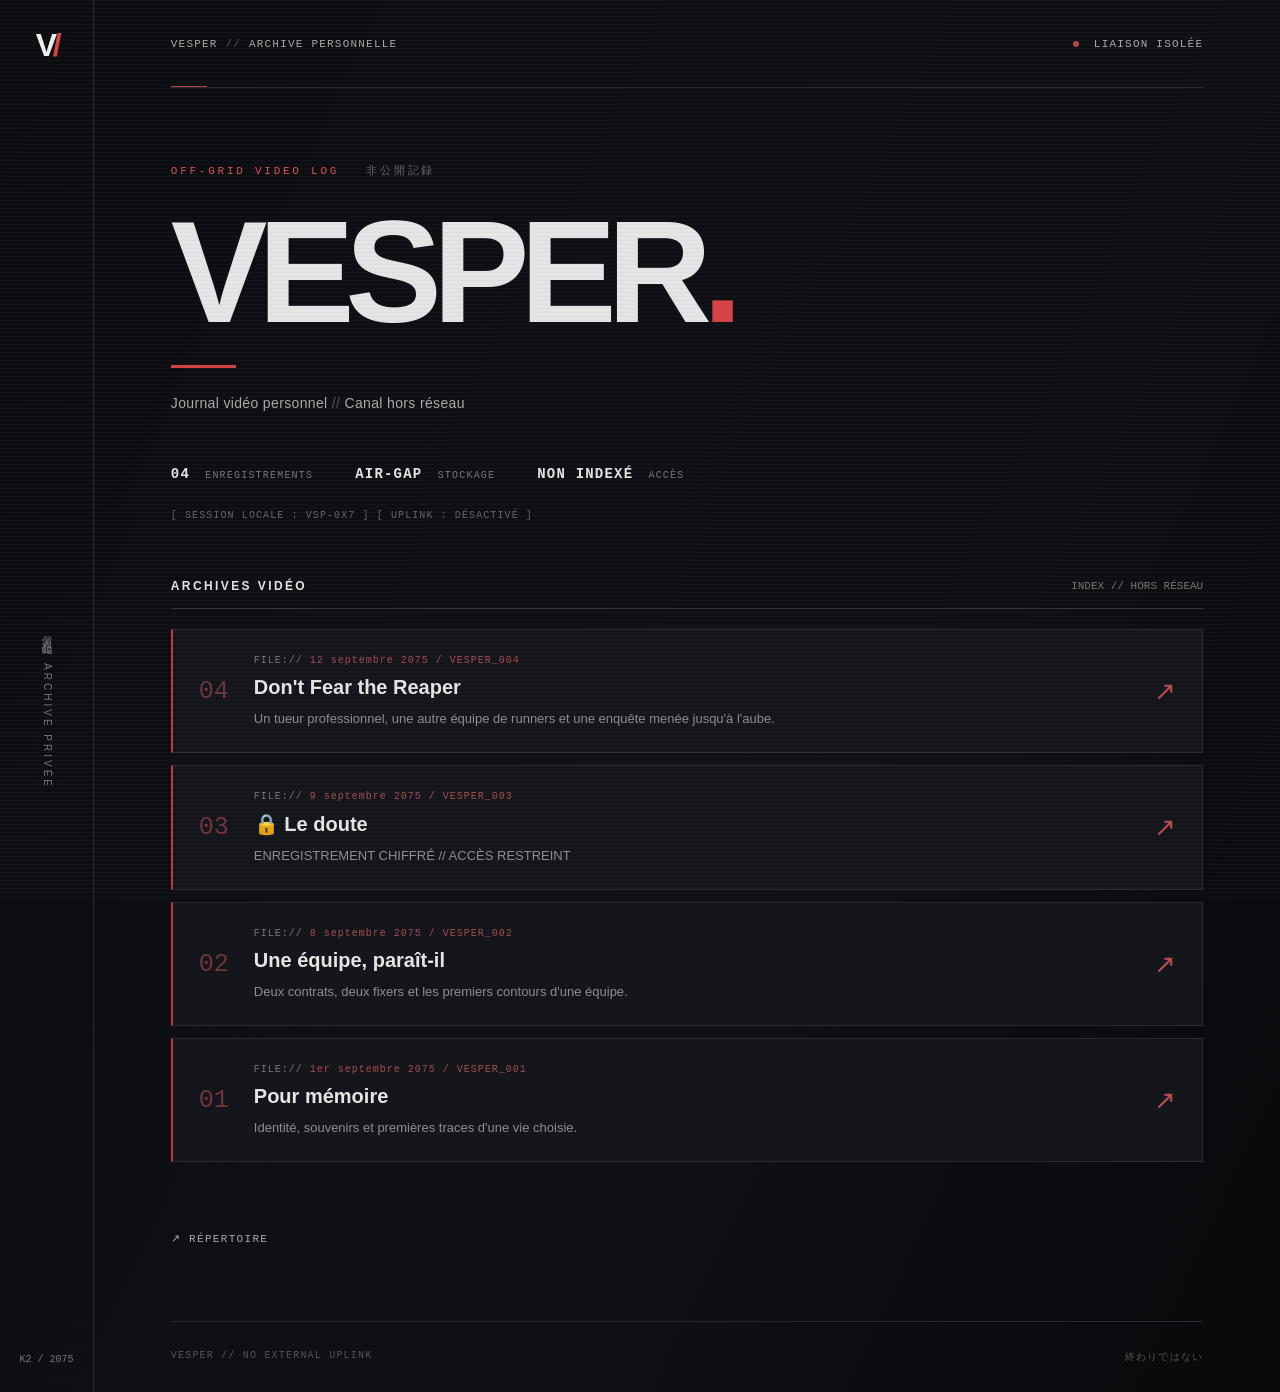
==== Vesper/index.html @ 9c7b8858 "Regrouper une copie complète du site Vesper dans Vesper/ sans modifier le site public" ====
<!doctype html><html lang="fr"><head><meta charset="utf-8"><meta name="viewport" content="width=device-width,initial-scale=1"><title>Vlog - Vesper</title><link rel="stylesheet" href="style.css"></head><body><div class="shell"><aside class="side"><div class="mark">V<span>/</span></div><div class="vertical">個人記録 // ARCHIVE PRIVÉE</div><div class="side-foot">K2 / 2075</div></aside><main><nav class="top"><span>VESPER <i>//</i> ARCHIVE PERSONNELLE</span><span class="status"><b></b> LIAISON ISOLÉE</span></nav><header class="hero"><div class="eyebrow">OFF-GRID VIDEO LOG <span>非公開記録</span></div><h1>VESPER<span class="period">.</span></h1><div class="rule"></div><p>Journal vidéo personnel <span class="muted">//</span> Canal hors réseau</p><div class="metrics"><span><b id="count">00</b> ENREGISTREMENTS</span><span><b>AIR-GAP</b> STOCKAGE</span><span><b>NON INDEXÉ</b> ACCÈS</span></div></header><section><div class="section-title"><h2>ARCHIVES VIDÉO</h2><span>INDEX // HORS RÉSEAU</span></div><div id="list"></div></section><div style="margin:32px 0 16px"><a class="back" href="repertoire.html">↗ RÉPERTOIRE</a></div><footer>VESPER // NO EXTERNAL UPLINK <span>終わりではない</span></footer></main></div><script src="journal.js"></script><script>document.getElementById('count').textContent=String(entries.length).padStart(2,'0');const list=document.getElementById('list');entries.forEach((e,i)=>{const a=document.createElement('a');a.className='entry';a.href='archive.html?id='+encodeURIComponent(e.id);const no=document.createElement('span');no.className='entry-no';no.textContent=String(entries.length-i).padStart(2,'0');const content=document.createElement('div');content.className='entry-content';const meta=document.createElement('small');meta.textContent=e.date+' / '+e.id;const title=document.createElement('strong');title.textContent=e.private?'🔒 '+e.title:e.title;const desc=document.createElement('span');desc.textContent=e.summary;content.append(meta,title,desc);const arrow=document.createElement('span');arrow.className='entry-arrow';arrow.textContent='↗';a.append(no,content,arrow);list.append(a)});</script></body></html>
---- Vesper/style.css ----
:root{color-scheme:dark;font-family:Inter,Arial,Helvetica,sans-serif;color:#e5e5e5;background:#080a0d}*{box-sizing:border-box}body{margin:0;min-height:100vh;background:linear-gradient(115deg,#0b0d11,#101116 60%,#08090b)}body:before{content:"";position:fixed;inset:0;pointer-events:none;opacity:.1;background:repeating-linear-gradient(0deg,transparent 0,transparent 3px,#777 4px);z-index:5}.shell{display:flex;max-width:1320px;margin:auto;min-height:100vh}.side{width:94px;flex-shrink:0;border-right:1px solid #292b32;display:flex;align-items:center;flex-direction:column;padding:27px 0;color:#777}.mark{font-size:32px;font-weight:800;letter-spacing:-.14em;color:#eee}.mark span,.period{color:#d94345}.vertical{writing-mode:vertical-rl;margin:auto;font-size:10px;letter-spacing:.3em}.side-foot{font-family:monospace;font-size:10px}main{width:100%;min-width:0;padding:0 clamp(22px,6vw,88px)}.top{display:flex;justify-content:space-between;align-items:center;gap:10px;min-height:88px;border-bottom:1px solid #292b32;font-family:monospace;font-size:11px;letter-spacing:.11em;color:#aaa}.top i,.muted{color:#555;font-style:normal}.status{color:#aaa}.status b{display:inline-block;background:#b74747;width:6px;height:6px;border-radius:50%;margin-right:7px}.hero{padding:75px 0 54px}.eyebrow{font:11px monospace;letter-spacing:.25em;color:#dc5555}.eyebrow span{color:#666;margin-left:18px}.hero h1{font-size:clamp(70px,13vw,145px);line-height:1;letter-spacing:-.065em;margin:22px 0 20px;font-weight:800}.rule{width:65px;height:3px;background:#cf4245;margin-bottom:27px}.hero p{color:#aaa;font-size:14px;letter-spacing:.025em}.metrics{display:flex;flex-wrap:wrap;gap:18px 42px;margin-top:55px;color:#777;font:10px monospace;letter-spacing:.12em}.metrics b{color:#e6e6e6;font-size:14px;margin-right:8px}.section-title{display:flex;justify-content:space-between;align-items:center;border-bottom:1px solid #33343a;padding-bottom:15px;margin-bottom:20px}.section-title h2{font-size:12px;letter-spacing:.2em;font-weight:700;margin:0}.section-title span{font:11px monospace;color:#777}.entry{display:flex;gap:25px;align-items:center;text-decoration:none;color:inherit;border:1px solid #2a2d33;border-left:2px solid #b83e40;padding:25px 26px;margin:12px 0;background:#14161b;transition:background .2s,border-color .2s}.entry:hover{background:#1e2026;border-color:#8c3e41}.entry-no{font:25px monospace;color:#6c3639}.entry-content{flex:1;min-width:0}.entry-content small{display:block;color:#a54d50;font:10px monospace;letter-spacing:.1em}.entry-content strong{display:block;margin:10px 0;font-size:20px;font-weight:600}.entry-content>span{color:#8d8e94;font-size:13px}.entry-arrow{font-size:26px;color:#b94d4f}footer{display:flex;justify-content:space-between;gap:12px;color:#555;border-top:1px solid #292b32;padding:28px 0;margin-top:75px;font:10px monospace;letter-spacing:.12em}.back{display:inline-block;color:#aaa;text-decoration:none;font:11px monospace;letter-spacing:.12em;margin:38px 0 0}.back:hover{color:#fff}.record-head{padding:45px 0 30px}.record-head h1{font-size:clamp(35px,6vw,65px);margin:20px 0;letter-spacing:-.04em}.record-head p{font:12px monospace;color:#8b8d93}.screen{background:#111318;border:1px solid #33353b}.bar{display:flex;justify-content:space-between;gap:10px;padding:20px 25px;border-bottom:1px solid #303238;font:11px monospace;letter-spacing:.12em;color:#777}.rec{color:#e35b5e}.rec b{display:inline-block;width:8px;height:8px;background:#d4484b;border-radius:50%;margin-right:8px;box-shadow:0 0 10px #a92c32}.viewfinder{position:relative;margin:25px;padding:35px clamp(12px,4vw,42px);min-height:250px}.corner{position:absolute;width:18px;height:18px;border-color:#7c3538;border-style:solid}.tl{top:0;left:0;border-width:1px 0 0 1px}.tr{top:0;right:0;border-width:1px 1px 0 0}.bl{bottom:0;left:0;border-width:0 0 1px 1px}.br{bottom:0;right:0;border-width:0 1px 1px 0}#transcript p{line-height:1.85;font-size:16px;margin:20px 0}#transcript p.stage{font-style:italic;color:#92949b;font-size:14px}.end{display:flex;justify-content:space-between;gap:10px;border-top:1px solid #303238;padding:20px 25px;color:#a64c50;font:11px monospace;letter-spacing:.12em}.end span{color:#666}@media(max-width:650px){.side{width:42px}.mark{font-size:20px}.vertical{font-size:8px}.side-foot{font-size:7px}main{padding:0 17px}.top{font-size:9px}.status{display:none}.hero{padding:55px 0 40px}.hero h1{font-size:clamp(54px,16vw,95px)}.metrics{margin-top:35px;gap:15px}.entry{gap:14px;padding:18px 14px}.entry-no{font-size:18px}.entry-content strong{font-size:17px}.viewfinder{margin:12px;padding:25px 14px}.bar,.end{padding:17px 12px;font-size:9px}}
/* Signature discrète d'un terminal hors réseau */
.hero:after{content:"[ SESSION LOCALE : VSP-0X7 ]     [ UPLINK : DÉSACTIVÉ ]";display:block;margin-top:25px;font:10px/1.8 monospace;letter-spacing:.11em;color:#62676e}.top:after{content:"";position:absolute;left:0;bottom:0;width:36px;height:1px;background:#b64548}.top{position:relative}.entry-content small:before{content:"FILE://";color:#777;margin-right:7px}.screen{box-shadow:inset 0 0 55px #05060980}.viewfinder:before{content:"LOCAL BUFFER // NO SYNC";position:absolute;top:-13px;right:0;color:#5b6068;font:9px monospace;letter-spacing:.12em}.side{background:repeating-linear-gradient(180deg,transparent 0,transparent 26px,#ffffff03 27px)}

/* Transcription compacte : la parole se lit en continu, les changements d'image respirent. */
#transcript p.speech{margin:0;font-size:15px;line-height:1.55}
#transcript p.stage{margin:19px 0 12px;font-size:13px;line-height:1.55}
#transcript p.stage:first-child{margin-top:0}
#transcript p.stage + p.speech{margin-top:0}
#transcript p.speech + p.stage{margin-top:20px}

/* Archives réellement chiffrées, jamais stockées en clair dans le JavaScript */
.decrypt{display:flex;flex-wrap:wrap;align-items:center;gap:12px;margin:18px 25px 0;padding:18px;border:1px solid #63373b;background:#1b1418}.decrypt label{width:100%;color:#d15b61;font:11px monospace;letter-spacing:.12em}.decrypt input{flex:1;min-width:140px;background:#0b0d11;border:1px solid #555;color:#fff;padding:12px;font:14px monospace}.decrypt button{border:1px solid #bd484e;background:#812f36;color:#fff;padding:12px 16px;font:11px monospace;cursor:pointer}.decrypt button:disabled{opacity:.5}.decrypt-status{width:100%;min-height:15px;color:#d75b60;font:11px monospace}.cipher{overflow-wrap:anywhere;word-break:break-word;color:#6f747e!important;font:12px/1.7 monospace!important;letter-spacing:.09em;opacity:.65;user-select:none}

/* Image de l'enregistrement, visible sur les archives publiques et chiffrées */
.video-still{position:relative;overflow:hidden;background:#090a0d;border-bottom:1px solid #303238;line-height:0}.video-still img{display:block;width:100%;height:auto;max-height:440px;object-fit:cover;object-position:center}.still-label{position:absolute;left:16px;bottom:15px;background:#090b0dc9;color:#e2e3e6;padding:8px 10px;font:10px/1 monospace;letter-spacing:.14em}@media(max-width:650px){.video-still img{max-height:260px}}

/* Capture plus discrète : vignette vidéo centrée */
.video-still{max-width:540px;margin:22px auto 0;border:1px solid #303238}.video-still img{max-height:300px;object-fit:cover}.still-label{font-size:9px}@media(max-width:650px){.video-still{max-width:100%;margin:14px 12px 0}.video-still img{max-height:200px}}
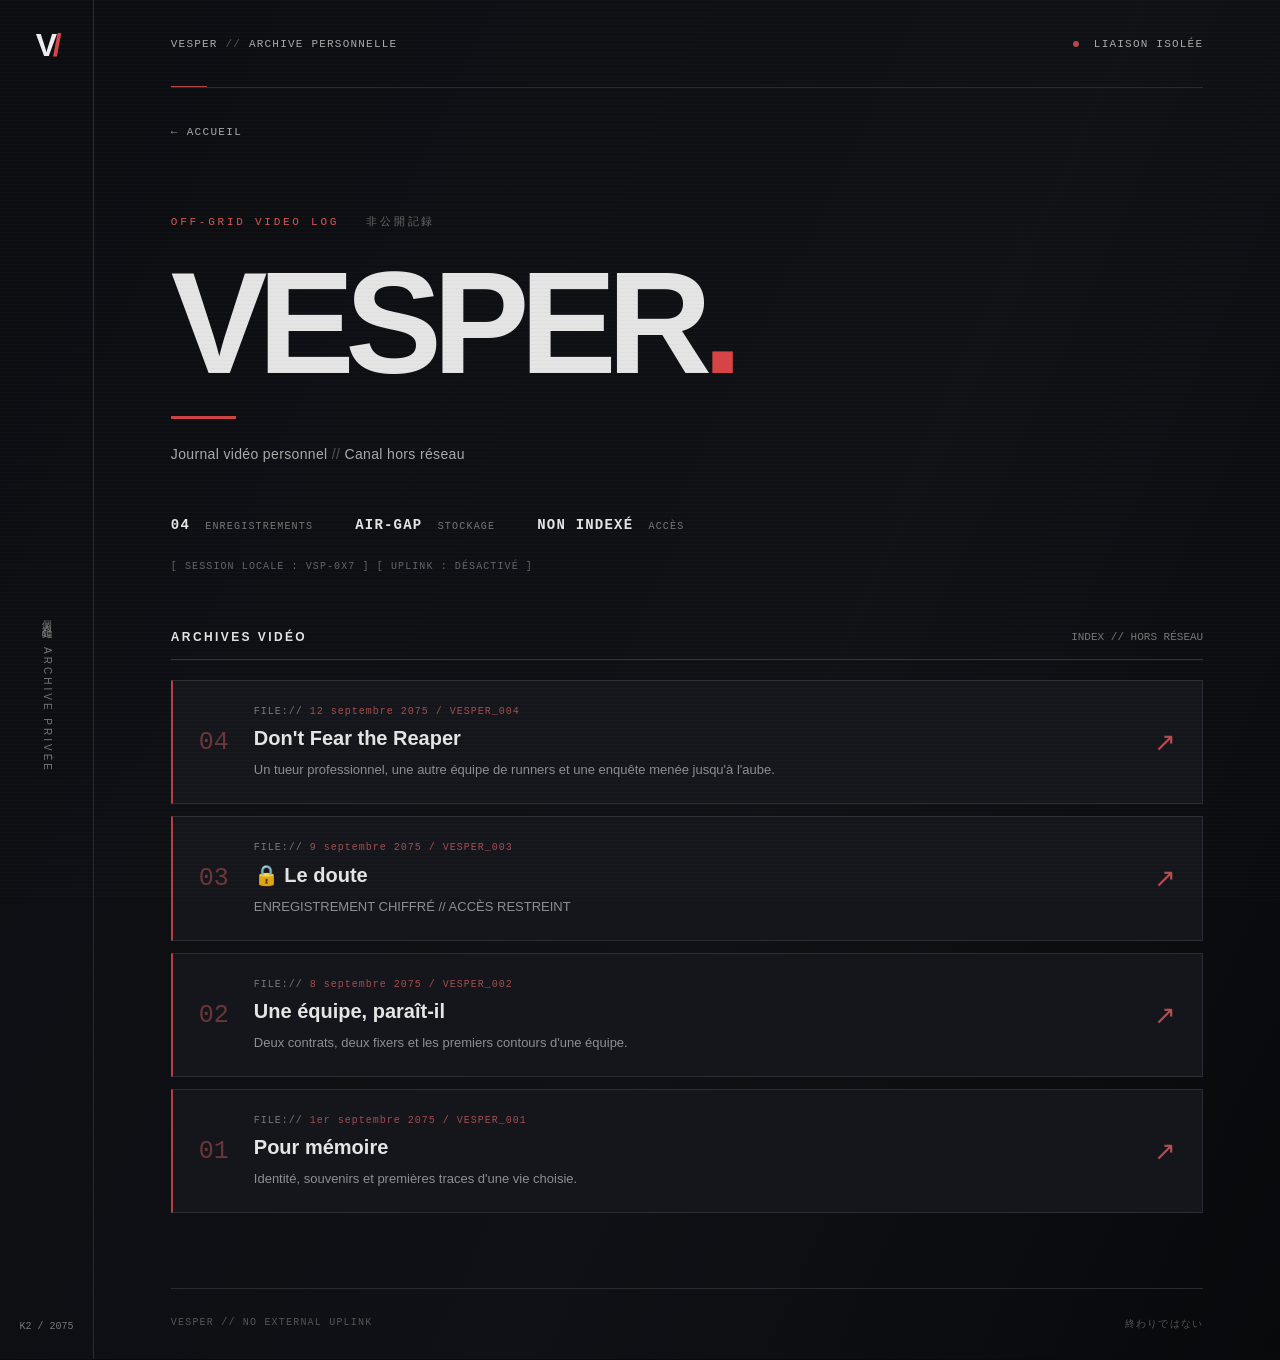
==== commit 91d0033c: "Harmoniser aussi la copie Vesper du journal : retour accueil en haut" ====
--- a/Vesper/index.html
+++ b/Vesper/index.html
@@ -1 +1 @@
-<!doctype html><html lang="fr"><head><meta charset="utf-8"><meta name="viewport" content="width=device-width,initial-scale=1"><title>Vlog - Vesper</title><link rel="stylesheet" href="style.css"></head><body><div class="shell"><aside class="side"><div class="mark">V<span>/</span></div><div class="vertical">個人記録 // ARCHIVE PRIVÉE</div><div class="side-foot">K2 / 2075</div></aside><main><nav class="top"><span>VESPER <i>//</i> ARCHIVE PERSONNELLE</span><span class="status"><b></b> LIAISON ISOLÉE</span></nav><header class="hero"><div class="eyebrow">OFF-GRID VIDEO LOG <span>非公開記録</span></div><h1>VESPER<span class="period">.</span></h1><div class="rule"></div><p>Journal vidéo personnel <span class="muted">//</span> Canal hors réseau</p><div class="metrics"><span><b id="count">00</b> ENREGISTREMENTS</span><span><b>AIR-GAP</b> STOCKAGE</span><span><b>NON INDEXÉ</b> ACCÈS</span></div></header><section><div class="section-title"><h2>ARCHIVES VIDÉO</h2><span>INDEX // HORS RÉSEAU</span></div><div id="list"></div></section><div style="margin:32px 0 16px"><a class="back" href="repertoire.html">↗ RÉPERTOIRE</a></div><footer>VESPER // NO EXTERNAL UPLINK <span>終わりではない</span></footer></main></div><script src="journal.js"></script><script>document.getElementById('count').textContent=String(entries.length).padStart(2,'0');const list=document.getElementById('list');entries.forEach((e,i)=>{const a=document.createElement('a');a.className='entry';a.href='archive.html?id='+encodeURIComponent(e.id);const no=document.createElement('span');no.className='entry-no';no.textContent=String(entries.length-i).padStart(2,'0');const content=document.createElement('div');content.className='entry-content';const meta=document.createElement('small');meta.textContent=e.date+' / '+e.id;const title=document.createElement('strong');title.textContent=e.private?'🔒 '+e.title:e.title;const desc=document.createElement('span');desc.textContent=e.summary;content.append(meta,title,desc);const arrow=document.createElement('span');arrow.className='entry-arrow';arrow.textContent='↗';a.append(no,content,arrow);list.append(a)});</script></body></html>+<!doctype html><html lang="fr"><head><meta charset="utf-8"><meta name="viewport" content="width=device-width,initial-scale=1"><title>Vlog - Vesper</title><link rel="stylesheet" href="style.css"></head><body><div class="shell"><aside class="side"><div class="mark">V<span>/</span></div><div class="vertical">個人記録 // ARCHIVE PRIVÉE</div><div class="side-foot">K2 / 2075</div></aside><main><nav class="top"><span>VESPER <i>//</i> ARCHIVE PERSONNELLE</span><span class="status"><b></b> LIAISON ISOLÉE</span></nav><a class="back" href="../index.html">← ACCUEIL</a><header class="hero"><div class="eyebrow">OFF-GRID VIDEO LOG <span>非公開記録</span></div><h1>VESPER<span class="period">.</span></h1><div class="rule"></div><p>Journal vidéo personnel <span class="muted">//</span> Canal hors réseau</p><div class="metrics"><span><b id="count">00</b> ENREGISTREMENTS</span><span><b>AIR-GAP</b> STOCKAGE</span><span><b>NON INDEXÉ</b> ACCÈS</span></div></header><section><div class="section-title"><h2>ARCHIVES VIDÉO</h2><span>INDEX // HORS RÉSEAU</span></div><div id="list"></div></section><footer>VESPER // NO EXTERNAL UPLINK <span>終わりではない</span></footer></main></div><script src="journal.js"></script><script>document.getElementById('count').textContent=String(entries.length).padStart(2,'0');const list=document.getElementById('list');entries.forEach((e,i)=>{const a=document.createElement('a');a.className='entry';a.href='archive.html?id='+encodeURIComponent(e.id);const no=document.createElement('span');no.className='entry-no';no.textContent=String(entries.length-i).padStart(2,'0');const content=document.createElement('div');content.className='entry-content';const meta=document.createElement('small');meta.textContent=e.date+' / '+e.id;const title=document.createElement('strong');title.textContent=e.private?'🔒 '+e.title:e.title;const desc=document.createElement('span');desc.textContent=e.summary;content.append(meta,title,desc);const arrow=document.createElement('span');arrow.className='entry-arrow';arrow.textContent='↗';a.append(no,content,arrow);list.append(a)});</script></body></html>
